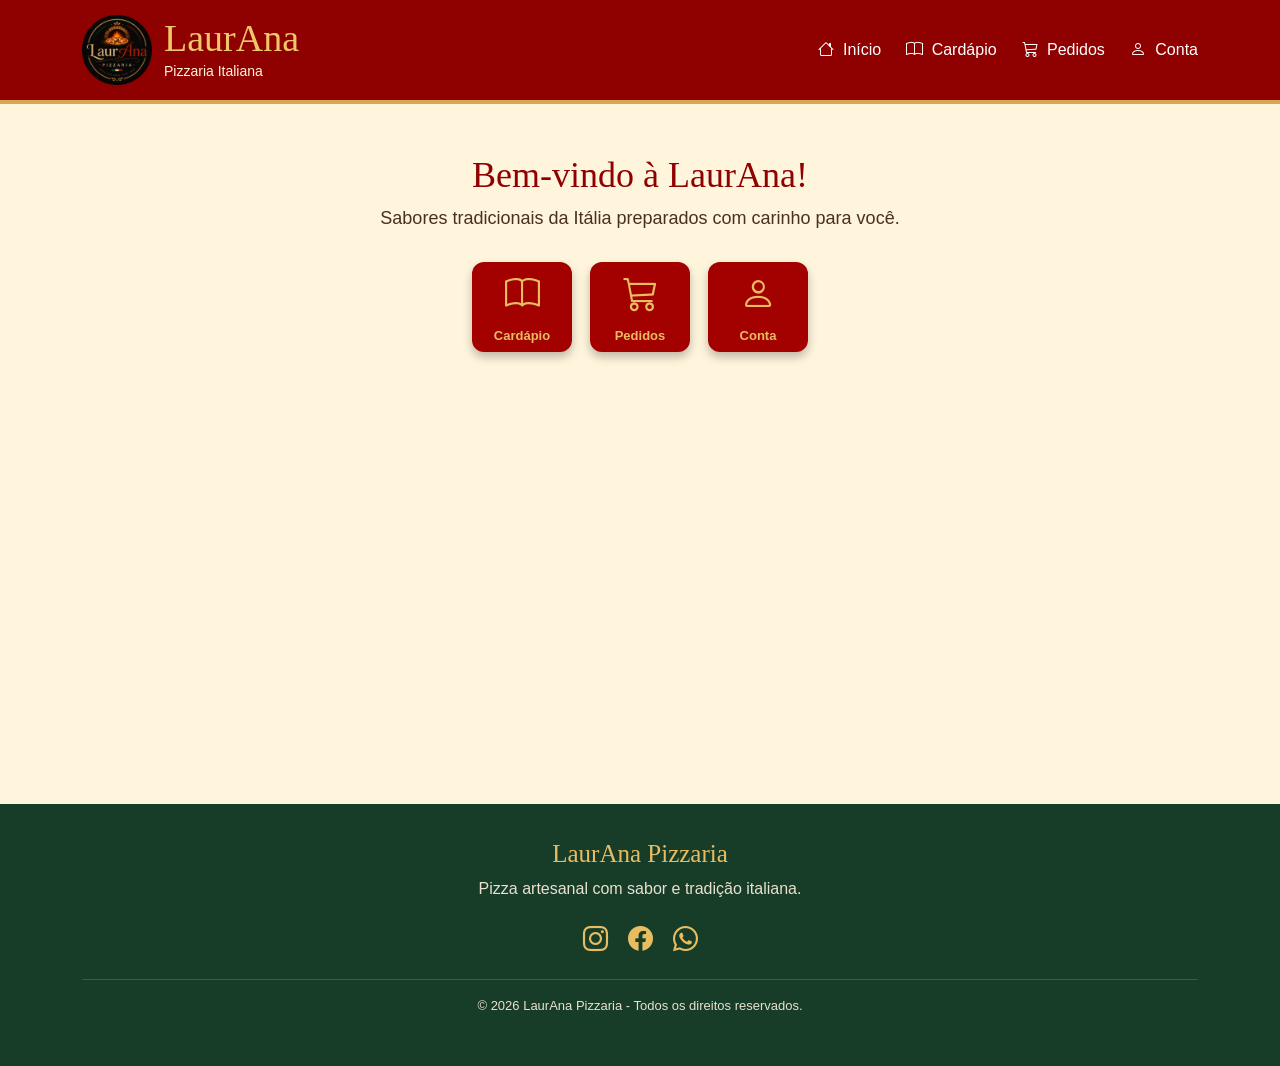
==== paginas/cardapio.html @ d9bc14c5 "Ajustes iniciais  Prof. Gregorio" ====
<!doctype html>
<html lang="pt-br">

<head>
    <meta charset="UTF-8">
    <meta name="viewport" content="width=device-width, initial-scale=1.0">
    <meta name="description" content="">
    <meta name="keywords" content="">
    <meta name="authors" content="Ana Livia, Bryan Siqueira, Laura Fireman, Nicolas Phellipe, Júlio César">
    <title>LaurAna Pizzaria</title>
    <link rel="icon" type="image/png" href="../favicon.png" />

    <!-- Bootstrap -->
    <link href="https://cdn.jsdelivr.net/npm/bootstrap@5.3.8/dist/css/bootstrap.min.css" rel="stylesheet">

    <!-- Bootstrap Icons -->
    <link rel="stylesheet" href="https://cdn.jsdelivr.net/npm/bootstrap-icons@1.13.1/font/bootstrap-icons.min.css">

    <!-- CSS próprio -->
    <link rel="stylesheet" href="../static/css/style.css">
</head>

<body>

    <!-- HEADER -->
    <header class="header">

        <div class="container">

            <div class="header-conteudo">

                <div class="logo-area">

                    <img src="../static/img/logo.png" alt="Logo da pizzaria LaurAna">

                    <div class="logo-texto">
                        <h1>LaurAna</h1>
                        <p>Pizzaria Italiana</p>
                    </div>

                </div>

                <nav class="menu">

                    <a href="../index.html" target="_self">
                        <i class="bi bi-house"></i>
                        Início
                    </a>

                    <a href="#" target="_self">
                        <i class="bi bi-book"></i>
                        Cardápio
                    </a>

                    <a href="pedidos.html" target="_self">
                        <i class="bi bi-cart3"></i>
                        Pedidos
                    </a>

                    <a href="conta.html" target="_self">
                        <i class="bi bi-person"></i>
                        Conta
                    </a>

                </nav>

            </div>

        </div>

    </header>



    <!-- MAIN -->
    <main class="main">

        <div class="container">

            <div class="apresentacao">

                <h2>Bem-vindo à LaurAna!</h2>

                <p>
                    Sabores tradicionais da Itália preparados
                    com carinho para você.
                </p>

            </div>





            <!-- BOTÕES -->
            <div class="botoes-navegacao">

                <a href="#" class="botao">

                    <i class="bi bi-book"></i>

                    <span>Cardápio</span>

                </a>


                <a href="#" class="botao">

                    <i class="bi bi-cart3"></i>

                    <span>Pedidos</span>

                </a>


                <a href="#" class="botao">

                    <i class="bi bi-person"></i>

                    <span>Conta</span>

                </a>

            </div>




        </div>

    </main>


    <!-- FOOTER -->
    <footer class="footer">

        <div class="container">

            <h3>LaurAna Pizzaria</h3>

            <p>
                Pizza artesanal com sabor e tradição italiana.
            </p>

            <div class="redes">

                <a href="#">
                    <i class="bi bi-instagram"></i>
                </a>

                <a href="#">
                    <i class="bi bi-facebook"></i>
                </a>

                <a href="#">
                    <i class="bi bi-whatsapp"></i>
                </a>

            </div>

            <hr>

            <p class="copyright">
                © 2026 LaurAna Pizzaria - Todos os direitos reservados.
            </p>

        </div>

    </footer>

</body>

</html>
---- static/css/style.css ----
/* =========================
   CONFIGURAÇÕES GERAIS
========================= */

* {
    margin: 0;
    padding: 0;
    box-sizing: border-box;
}

body {
    font-family: Arial, sans-serif;
    background-color: #1c1c1c;
}

/* =========================
   HEADER
========================= */

.header {
    background-color: #8f0000;
    color: white;
    padding: 15px 0;
    border-bottom: 4px solid #d6a84f;
}

.header-conteudo {
    display: flex;
    justify-content: space-between;
    align-items: center;
}

/* Área da logo + texto */
.logo-area {
    display: flex;
    align-items: center;
    gap: 12px;
}

/* Logo */
.logo-area img {
    width: 70px;
    height: 70px;
    object-fit: contain;
}

/* Textos */
.logo-texto {
    display: flex;
    flex-direction: column;
    justify-content: center;
}

.header h1 {
    font-family: Georgia, serif;
    font-size: 38px;
    color: #f0c66b;
    margin: 0;
    line-height: 1;
}

.header p {
    color: #fff4d6;
    margin: 4px 0 0;
    font-size: 14px;
}

/* =========================
   MENU
========================= */

.menu {
    display: flex;
    gap: 25px;
}

.menu a {
    color: white;
    text-decoration: none;
    font-size: 16px;

    transition: 0.3s;
}

.menu a i {
    margin-right: 5px;
}

.menu a:hover {
    color: #f0c66b;
}


/* =========================
   MAIN
========================= */

.main {
    background-color: #fff4dc;

    min-height: 700px;

    padding: 50px 0;
}

.apresentacao {
    text-align: center;
    margin-bottom: 30px;
}

.apresentacao h2 {
    font-family: Georgia, serif;

    color: #8f0000;

    font-size: 36px;
}

.apresentacao p {
    color: #4a3020;

    font-size: 18px;
}


/* =========================
   IMAGEM
========================= */

.imagem-principal {
    display: flex;
    justify-content: center;

    margin-bottom: 35px;
}

.imagem-principal img {
    width: 420px;

    max-width: 100%;

    border-radius: 15px;

    box-shadow: 0 8px 25px rgba(0, 0, 0, 0.35);
}


/* =========================
   BOTÕES
========================= */

.botoes-navegacao {
    display: flex;

    justify-content: center;

    gap: 18px;

    margin-top: 25px;
}

.botao {
    width: 100px;
    height: 90px;

    background-color: #a30000;

    border-radius: 12px;

    display: flex;

    flex-direction: column;

    align-items: center;

    justify-content: center;

    text-decoration: none;

    color: #e8bd62;

    box-shadow: 0 5px 10px rgba(0, 0, 0, 0.25);

    transition: 0.3s;
}

.botao i {
    font-size: 35px;

    margin-bottom: 5px;
}

.botao span {
    font-size: 13px;

    font-weight: bold;
}

.botao:hover {
    background-color: #c00000;

    color: #ffe09a;

    transform: translateY(-5px);
}


/* =========================
   FOOTER
========================= */

.footer {
    background-color: #173d28;

    color: white;

    text-align: center;

    padding: 35px 0;
}

.footer h3 {
    color: #e8bd62;

    font-family: Georgia, serif;

    font-size: 25px;
}

.footer p {
    color: #e9e1cf;
}

.redes {
    display: flex;

    justify-content: center;

    gap: 20px;

    margin: 20px 0;
}

.redes a {
    color: #e8bd62;

    font-size: 25px;

    transition: 0.3s;
}

.redes a:hover {
    color: white;

    transform: scale(1.2);
}

.footer hr {
    border-color: #d6a84f;
}

.copyright {
    font-size: 13px;

    margin-top: 15px;
}


/* =========================
   RESPONSIVIDADE
========================= */

@media (max-width: 768px) {

    .header-conteudo {
        flex-direction: column;

        gap: 20px;
    }

    .menu {
        gap: 12px;

        flex-wrap: wrap;

        justify-content: center;
    }

    .main {
        padding: 30px 15px;
    }

    .apresentacao h2 {
        font-size: 28px;
    }

    .botao {
        width: 85px;
        height: 80px;
    }

}
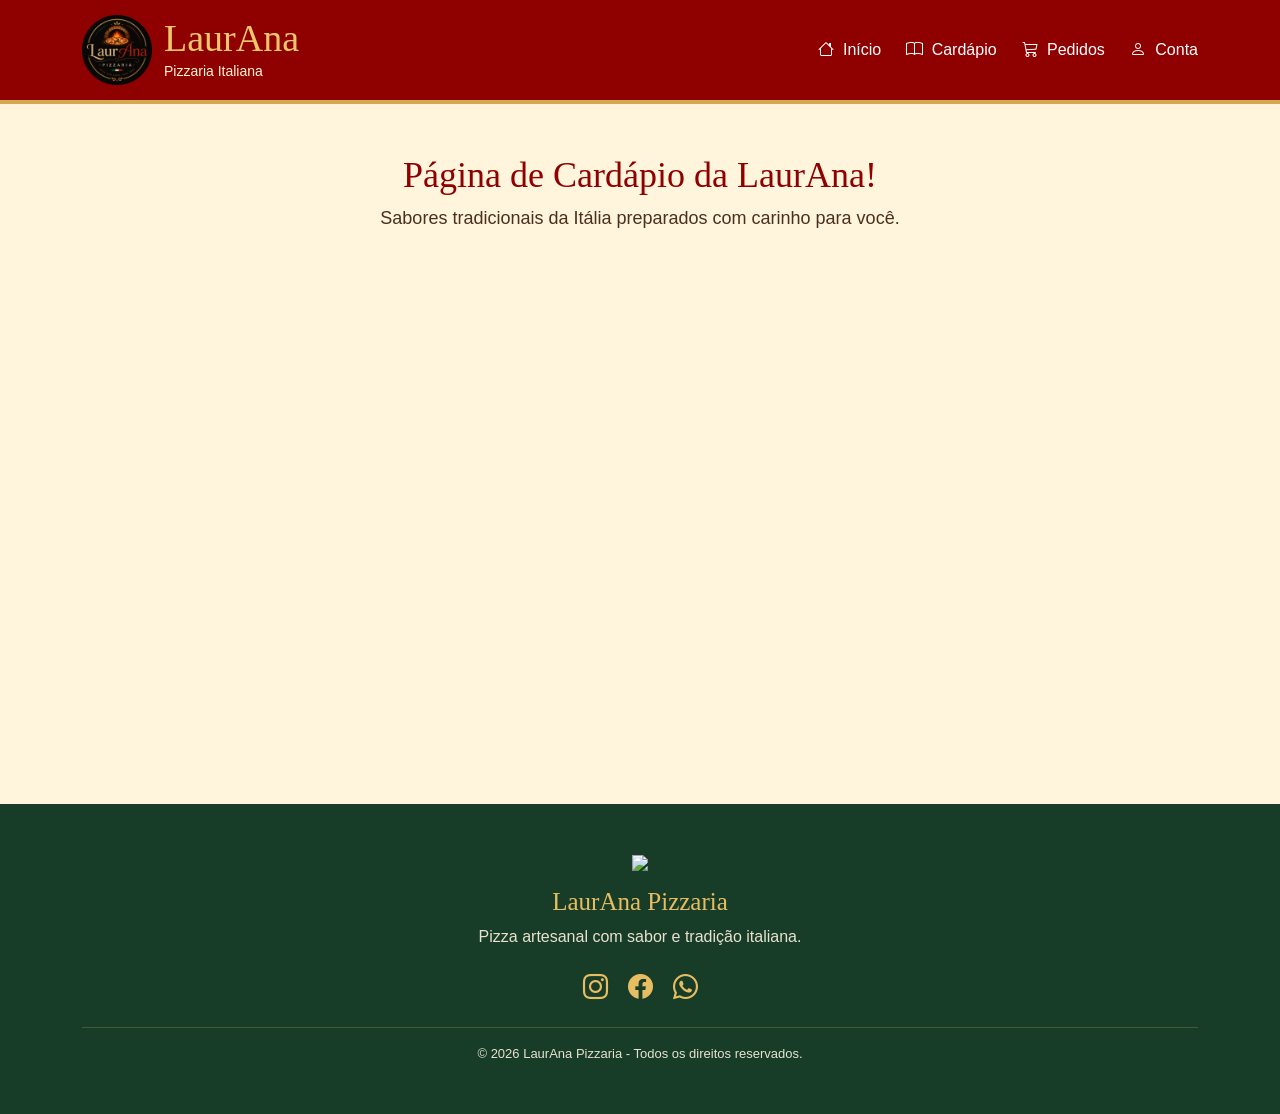
==== commit 1346dc24: "Adicionado o Carousel e ajustado footer" ====
--- a/paginas/cardapio.html
+++ b/paginas/cardapio.html
@@ -11,7 +11,7 @@
     <link rel="icon" type="image/png" href="../favicon.png" />
 
     <!-- Bootstrap -->
-    <link href="https://cdn.jsdelivr.net/npm/bootstrap@5.3.8/dist/css/bootstrap.min.css" rel="stylesheet">
+    <link href="https://cdn.jsdelivr.net/npm/bootstrap@5.3.8/dist/css/bootstrap.min.css" rel="stylesheet" integrity="sha384-sRIl4kxILFvY47J16cr9ZwB07vP4J8+LH7qKQnuqkuIAvNWLzeN8tE5YBujZqJLB" crossorigin="anonymous">
 
     <!-- Bootstrap Icons -->
     <link rel="stylesheet" href="https://cdn.jsdelivr.net/npm/bootstrap-icons@1.13.1/font/bootstrap-icons.min.css">
@@ -79,7 +79,7 @@
 
             <div class="apresentacao">
 
-                <h2>Bem-vindo à LaurAna!</h2>
+                <h2>Página de Cardápio da LaurAna!</h2>
 
                 <p>
                     Sabores tradicionais da Itália preparados
@@ -91,37 +91,6 @@
 
 
 
-
-            <!-- BOTÕES -->
-            <div class="botoes-navegacao">
-
-                <a href="#" class="botao">
-
-                    <i class="bi bi-book"></i>
-
-                    <span>Cardápio</span>
-
-                </a>
-
-
-                <a href="#" class="botao">
-
-                    <i class="bi bi-cart3"></i>
-
-                    <span>Pedidos</span>
-
-                </a>
-
-
-                <a href="#" class="botao">
-
-                    <i class="bi bi-person"></i>
-
-                    <span>Conta</span>
-
-                </a>
-
-            </div>
 
 
 
@@ -135,7 +104,7 @@
     <footer class="footer">
 
         <div class="container">
-
+            <img src="static/img/logo.png" class="text-center my-3">
             <h3>LaurAna Pizzaria</h3>
 
             <p>
@@ -167,6 +136,7 @@
         </div>
 
     </footer>
+    <script src="https://cdn.jsdelivr.net/npm/bootstrap@5.3.8/dist/js/bootstrap.bundle.min.js" integrity="sha384-FKyoEForCGlyvwx9Hj09JcYn3nv7wiPVlz7YYwJrWVcXK/BmnVDxM+D2scQbITxI" crossorigin="anonymous"></script>
 
 </body>
 
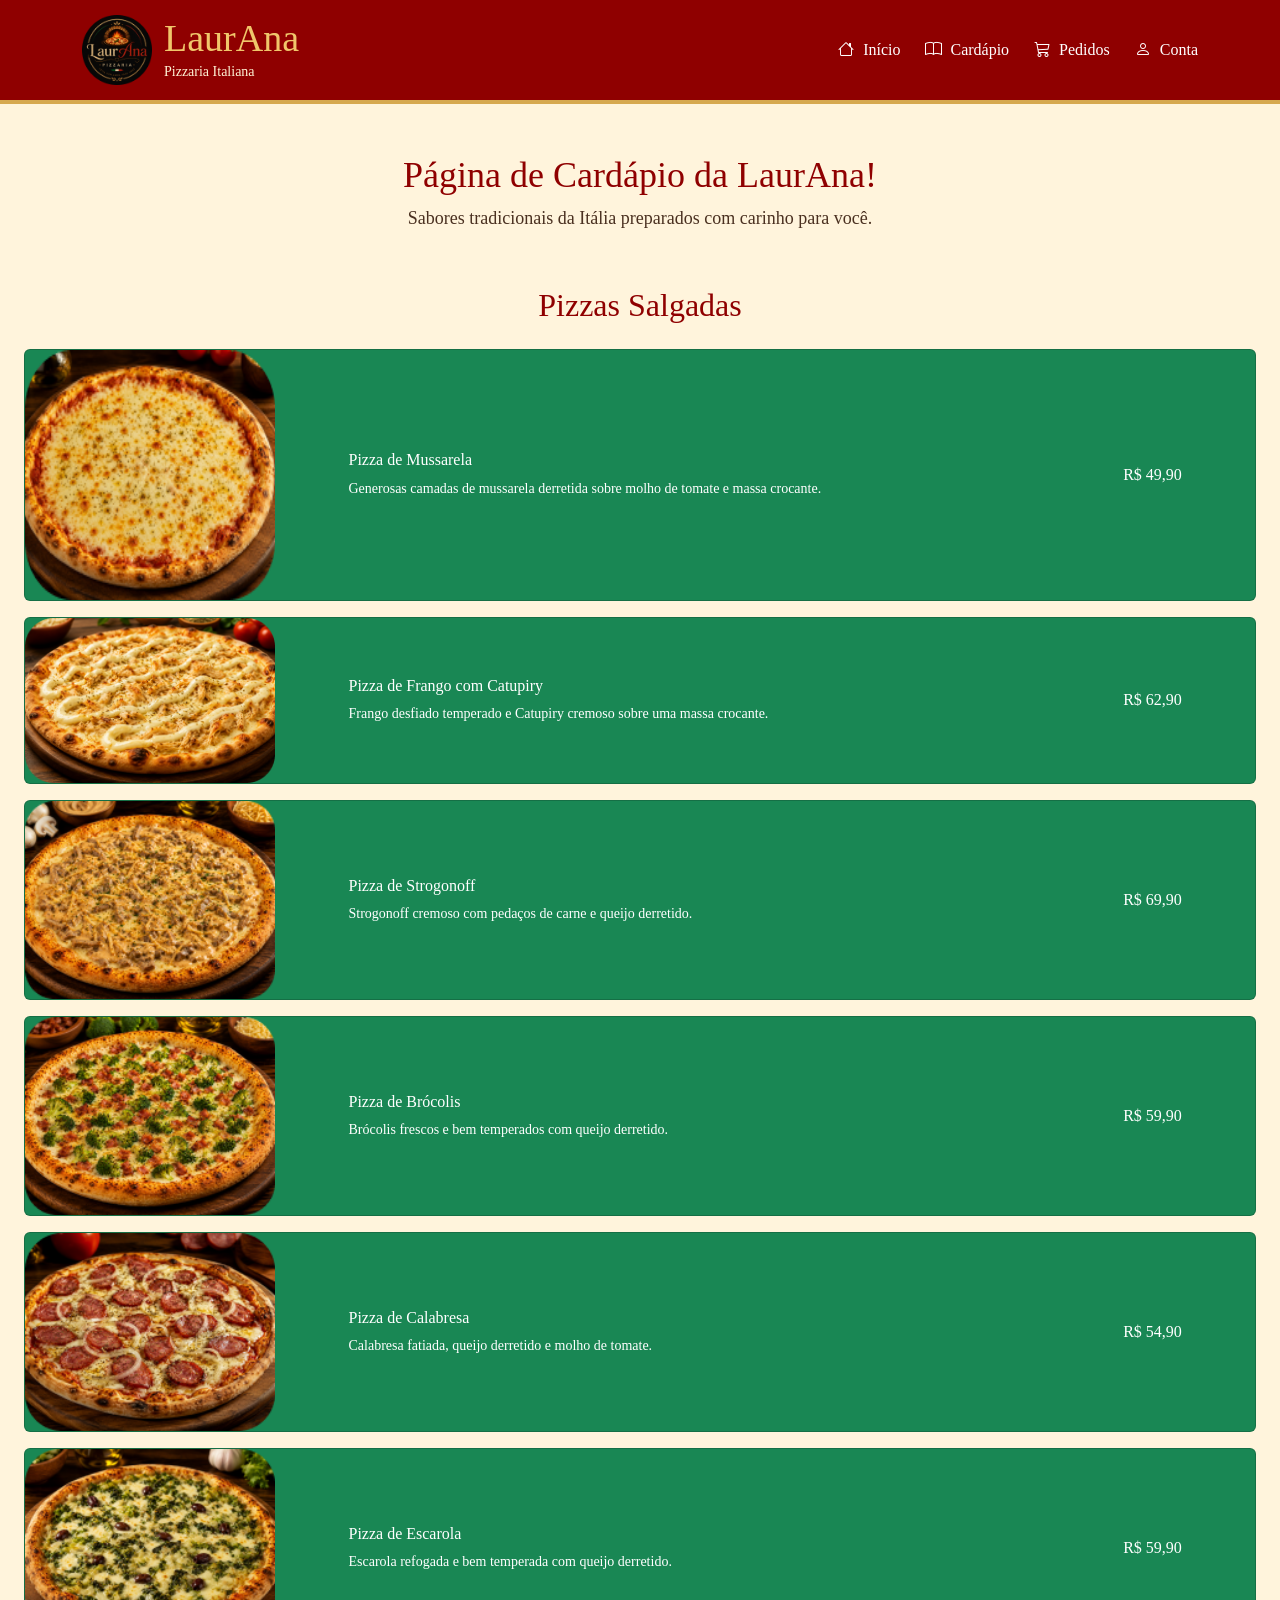
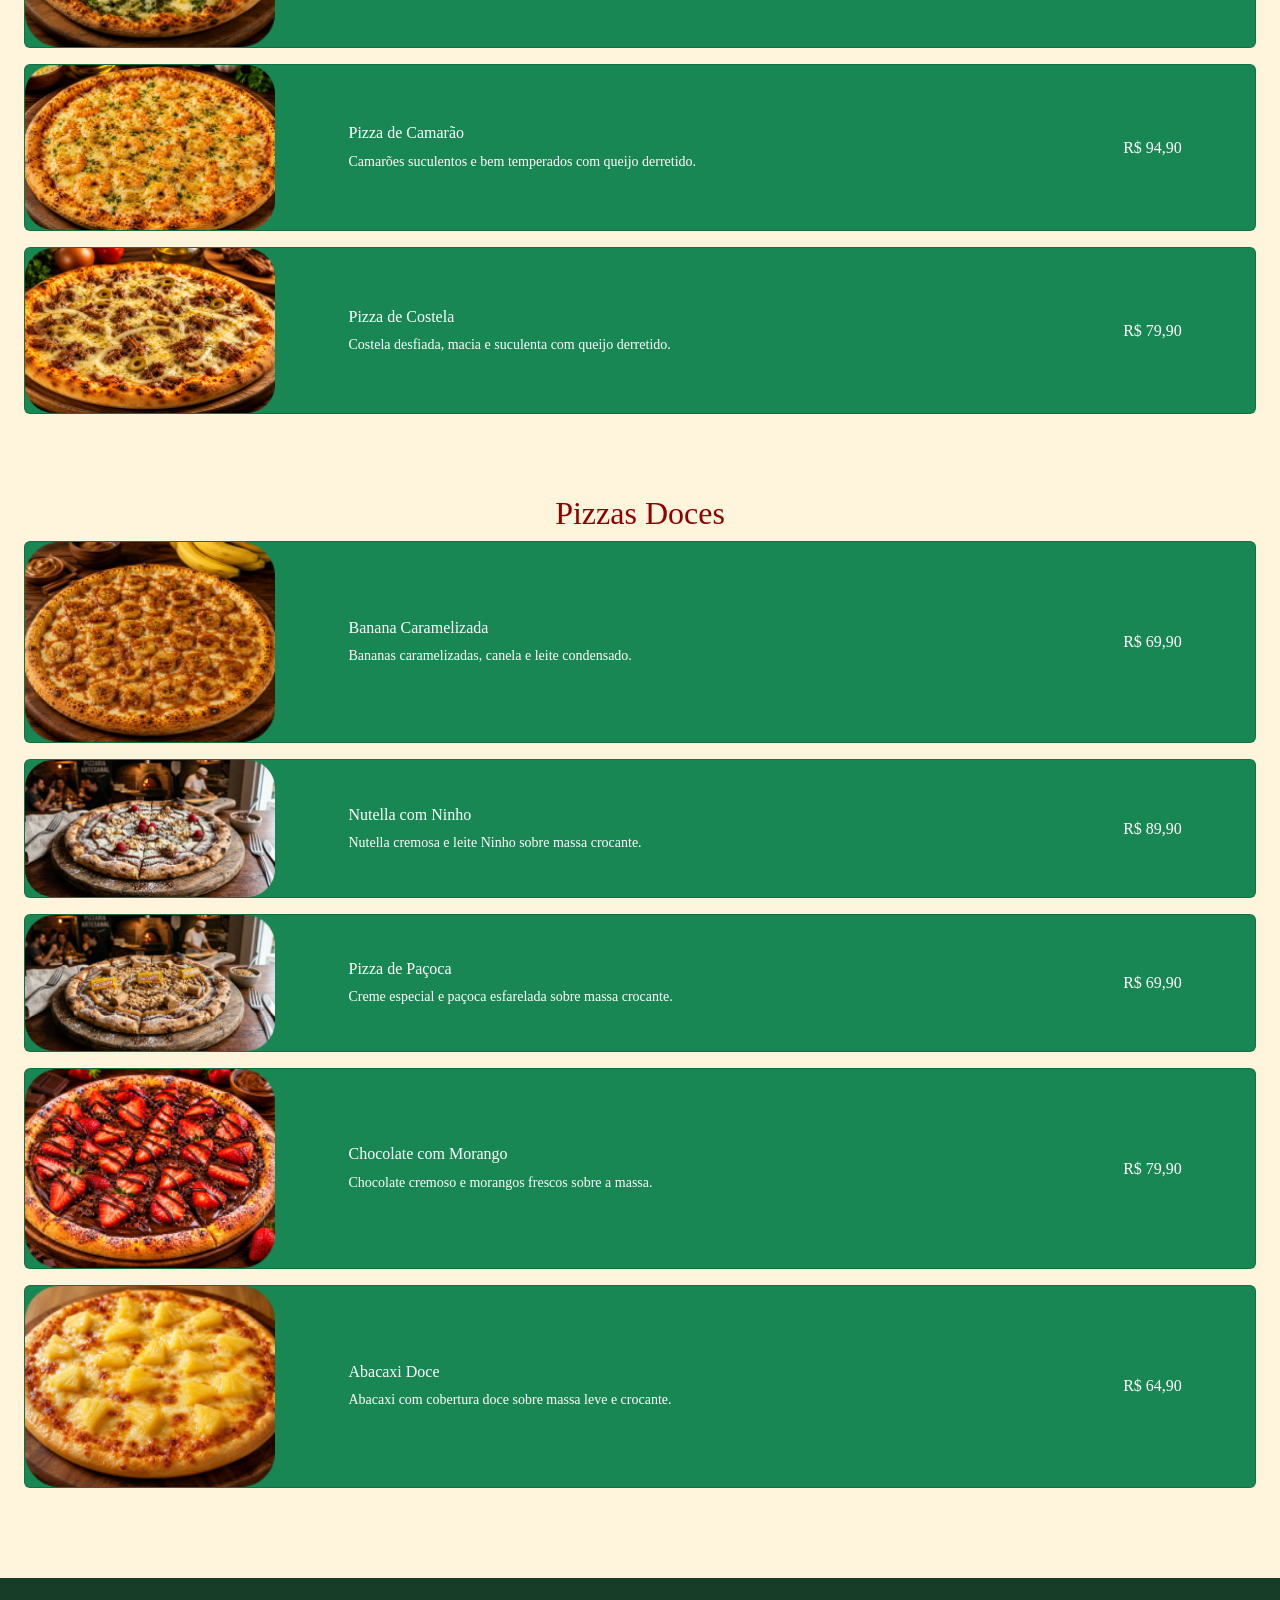
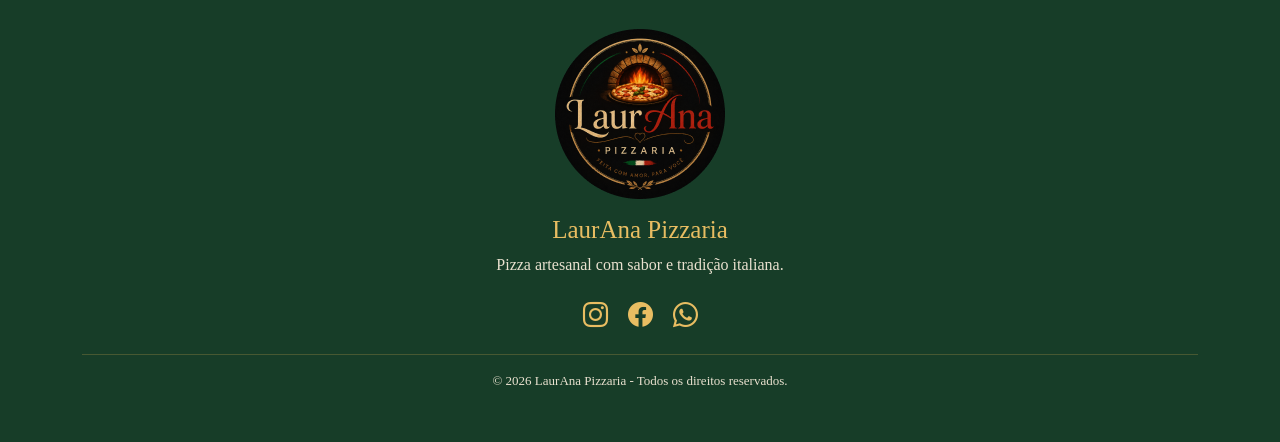
==== commit 3e58ea91: "Adicionado o cardapio" ====
--- a/paginas/cardapio.html
+++ b/paginas/cardapio.html
@@ -11,7 +11,8 @@
     <link rel="icon" type="image/png" href="../favicon.png" />
 
     <!-- Bootstrap -->
-    <link href="https://cdn.jsdelivr.net/npm/bootstrap@5.3.8/dist/css/bootstrap.min.css" rel="stylesheet" integrity="sha384-sRIl4kxILFvY47J16cr9ZwB07vP4J8+LH7qKQnuqkuIAvNWLzeN8tE5YBujZqJLB" crossorigin="anonymous">
+    <link href="https://cdn.jsdelivr.net/npm/bootstrap@5.3.8/dist/css/bootstrap.min.css" rel="stylesheet"
+        integrity="sha384-sRIl4kxILFvY47J16cr9ZwB07vP4J8+LH7qKQnuqkuIAvNWLzeN8tE5YBujZqJLB" crossorigin="anonymous">
 
     <!-- Bootstrap Icons -->
     <link rel="stylesheet" href="https://cdn.jsdelivr.net/npm/bootstrap-icons@1.13.1/font/bootstrap-icons.min.css">
@@ -41,42 +42,30 @@
                 </div>
 
                 <nav class="menu">
-
                     <a href="../index.html" target="_self">
                         <i class="bi bi-house"></i>
                         Início
                     </a>
-
                     <a href="#" target="_self">
                         <i class="bi bi-book"></i>
                         Cardápio
                     </a>
-
                     <a href="pedidos.html" target="_self">
                         <i class="bi bi-cart3"></i>
                         Pedidos
                     </a>
-
                     <a href="conta.html" target="_self">
                         <i class="bi bi-person"></i>
                         Conta
                     </a>
-
                 </nav>
-
-            </div>
-
+            </div>
         </div>
-
     </header>
-
-
 
     <!-- MAIN -->
     <main class="main">
-
         <div class="container">
-
             <div class="apresentacao">
 
                 <h2>Página de Cardápio da LaurAna!</h2>
@@ -87,24 +76,236 @@
                 </p>
 
             </div>
-
-
-
-
-
-
-
-
         </div>
-
+        <section class="p-4">
+
+            <h2 class="text-center mb-4">Pizzas Salgadas</h2>
+
+            <div class="card bg-success text-white mb-3">
+                <div class="row g-0 align-items-center">
+                    <div class="col-3">
+                        <img src="../static/img/cardapio/pizzas/salgadas/mussarela.png" class=""
+                            alt="Mussarela"  height="250" width="250">
+                    </div>
+                    <div class="col-7">
+                        <div class="card-body">
+                            <h6>Pizza de Mussarela</h6>
+                            <p class="small mb-0">Generosas camadas de mussarela derretida sobre molho de tomate e massa
+                                crocante.</p>
+                        </div>
+                    </div>
+                    <div class="col-2 text-center">R$ 49,90</div>
+                </div>
+            </div>
+
+            <div class="card bg-success text-white mb-3">
+                <div class="row g-0 align-items-center">
+                    <div class="col-3">
+                        <img src="../static/img/cardapio/pizzas/salgadas/frango.png" class="img-fluid rounded"
+                            alt="Frango com Catupiry" height="250" width="250">
+                    </div>
+                    <div class="col-7">
+                        <div class="card-body">
+                            <h6>Pizza de Frango com Catupiry</h6>
+                            <p class="small mb-0">Frango desfiado temperado e Catupiry cremoso sobre uma massa crocante.
+                            </p>
+                        </div>
+                    </div>
+                    <div class="col-2 text-center">R$ 62,90</div>
+                </div>
+            </div>
+
+            <div class="card bg-success text-white mb-3">
+                <div class="row g-0 align-items-center">
+                    <div class="col-3">
+                        <img src="../static/img/cardapio/pizzas/salgadas/strogonof.png" class="img-fluid rounded"
+                            alt="Strogonoff" height="250" width="250">
+                    </div>
+                    <div class="col-7">
+                        <div class="card-body">
+                            <h6>Pizza de Strogonoff</h6>
+                            <p class="small mb-0">Strogonoff cremoso com pedaços de carne e queijo derretido.</p>
+                        </div>
+                    </div>
+                    <div class="col-2 text-center">R$ 69,90</div>
+                </div>
+            </div>
+
+            <div class="card bg-success text-white mb-3">
+                <div class="row g-0 align-items-center">
+                    <div class="col-3">
+                        <img src="../static/img/cardapio/pizzas/salgadas/brocolis.png" class="img-fluid rounded"
+                            alt="Brócolis" height="250" width="250">
+                    </div>
+                    <div class="col-7">
+                        <div class="card-body">
+                            <h6>Pizza de Brócolis</h6>
+                            <p class="small mb-0">Brócolis frescos e bem temperados com queijo derretido.</p>
+                        </div>
+                    </div>
+                    <div class="col-2 text-center">R$ 59,90</div>
+                </div>
+            </div>
+
+            <div class="card bg-success text-white mb-3">
+                <div class="row g-0 align-items-center">
+                    <div class="col-3">
+                        <img src="../static/img/cardapio/pizzas/salgadas/calabresa.png" class="img-fluid rounded"
+                            alt="Calabresa"  height="250" width="250">
+                    </div>
+                    <div class="col-7">
+                        <div class="card-body">
+                            <h6>Pizza de Calabresa</h6>
+                            <p class="small mb-0">Calabresa fatiada, queijo derretido e molho de tomate.</p>
+                        </div>
+                    </div>
+                    <div class="col-2 text-center">R$ 54,90</div>
+                </div>
+            </div>
+
+            <div class="card bg-success text-white mb-3">
+                <div class="row g-0 align-items-center">
+                    <div class="col-3">
+                        <img src="../static/img/cardapio/pizzas/salgadas/escarola.png" class="img-fluid rounded"
+                            alt="Escarola" height="250" width="250">
+                    </div>
+                    <div class="col-7">
+                        <div class="card-body">
+                            <h6>Pizza de Escarola</h6>
+                            <p class="small mb-0">Escarola refogada e bem temperada com queijo derretido.</p>
+                        </div>
+                    </div>
+                    <div class="col-2 text-center">R$ 59,90</div>
+                </div>
+            </div>
+
+            <div class="card bg-success text-white mb-3">
+                <div class="row g-0 align-items-center">
+                    <div class="col-3">
+                        <img src="../static/img/cardapio/pizzas/salgadas/escarola-com-queijo.png"
+                            class="img-fluid rounded" alt="Camarão" height="250" width="250">
+                    </div>
+                    <div class="col-7">
+                        <div class="card-body">
+                            <h6>Pizza de Camarão</h6>
+                            <p class="small mb-0">Camarões suculentos e bem temperados com queijo derretido.</p>
+                        </div>
+                    </div>
+                    <div class="col-2 text-center">R$ 94,90</div>
+                </div>
+            </div>
+
+            <div class="card bg-success text-white mb-4">
+                <div class="row g-0 align-items-center">
+                    <div class="col-3">
+                        <img src="../static/img/cardapio/pizzas/salgadas/costela.png" class="img-fluid rounded"
+                            alt="Costela" height="250" width="250">
+                    </div>
+                    <div class="col-7">
+                        <div class="card-body">
+                            <h6>Pizza de Costela</h6>
+                            <p class="small mb-0">Costela desfiada, macia e suculenta com queijo derretido.</p>
+                        </div>
+                    </div>
+                    <div class="col-2 text-center">R$ 79,90</div>
+                </div>
+            </div>
+        </section>
+
+        <section class="p-4">
+            <h2 class="text-center my-2">Pizzas Doces</h2>
+
+            <div class="card bg-success text-white mb-3">
+                <div class="row g-0 align-items-center">
+                    <div class="col-3">
+                        <img src="../static/img/cardapio/pizzas/doces/banana.png" class="img-fluid rounded"
+                            alt="Banana Caramelizada" height="250" width="250">
+                    </div>
+                    <div class="col-7">
+                        <div class="card-body">
+                            <h6>Banana Caramelizada</h6>
+                            <p class="small mb-0">Bananas caramelizadas, canela e leite condensado.</p>
+                        </div>
+                    </div>
+                    <div class="col-2 text-center">R$ 69,90</div>
+                </div>
+            </div>
+
+            <div class="card bg-success text-white mb-3">
+                <div class="row g-0 align-items-center">
+                    <div class="col-3">
+                        <img src="../static/img/cardapio/pizzas/doces/nutela.png" class="img-fluid rounded"
+                            alt="Nutella com Ninho" height="250" width="250">
+                    </div>
+                    <div class="col-7">
+                        <div class="card-body">
+                            <h6>Nutella com Ninho</h6>
+                            <p class="small mb-0">Nutella cremosa e leite Ninho sobre massa crocante.</p>
+                        </div>
+                    </div>
+                    <div class="col-2 text-center">R$ 89,90</div>
+                </div>
+            </div>
+
+            <div class="card bg-success text-white mb-3">
+                <div class="row g-0 align-items-center">
+                    <div class="col-3">
+                        <img src="../static/img/cardapio/pizzas/doces/paçoca.png" class="img-fluid rounded"
+                            alt="Paçoca" height="250" width="250">
+                    </div>
+                    <div class="col-7">
+                        <div class="card-body">
+                            <h6>Pizza de Paçoca</h6>
+                            <p class="small mb-0">Creme especial e paçoca esfarelada sobre massa crocante.</p>
+                        </div>
+                    </div>
+                    <div class="col-2 text-center">R$ 69,90</div>
+                </div>
+            </div>
+
+            <div class="card bg-success text-white mb-3">
+                <div class="row g-0 align-items-center">
+                    <div class="col-3">
+                        <img src="../static/img/cardapio/pizzas/doces/chocolate.png" class="img-fluid rounded"
+                            alt="Chocolate com Morango" height="250" width="250">
+                    </div>
+                    <div class="col-7">
+                        <div class="card-body">
+                            <h6>Chocolate com Morango</h6>
+                            <p class="small mb-0">Chocolate cremoso e morangos frescos sobre a massa.</p>
+                        </div>
+                    </div>
+                    <div class="col-2 text-center">R$ 79,90</div>
+                </div>
+            </div>
+
+            <div class="card bg-success text-white mb-3">
+                <div class="row g-0 align-items-center">
+                    <div class="col-3">
+                        <img src="../static/img/cardapio/pizzas/doces/abacaxi.png" class="img-fluid rounded"
+                            alt="Abacaxi" height="250" width="250">
+                    </div>
+                    <div class="col-7">
+                        <div class="card-body">
+                            <h6>Abacaxi Doce</h6>
+                            <p class="small mb-0">Abacaxi com cobertura doce sobre massa leve e crocante.</p>
+                        </div>
+                    </div>
+                    <div class="col-2 text-center">R$ 64,90</div>
+                </div>
+            </div>
+
+        </section>
     </main>
+
+
 
 
     <!-- FOOTER -->
     <footer class="footer">
 
         <div class="container">
-            <img src="static/img/logo.png" class="text-center my-3">
+            <img src="../static/img/logo.png" class="text-center my-3">
             <h3>LaurAna Pizzaria</h3>
 
             <p>
@@ -136,7 +337,9 @@
         </div>
 
     </footer>
-    <script src="https://cdn.jsdelivr.net/npm/bootstrap@5.3.8/dist/js/bootstrap.bundle.min.js" integrity="sha384-FKyoEForCGlyvwx9Hj09JcYn3nv7wiPVlz7YYwJrWVcXK/BmnVDxM+D2scQbITxI" crossorigin="anonymous"></script>
+    <script src="https://cdn.jsdelivr.net/npm/bootstrap@5.3.8/dist/js/bootstrap.bundle.min.js"
+        integrity="sha384-FKyoEForCGlyvwx9Hj09JcYn3nv7wiPVlz7YYwJrWVcXK/BmnVDxM+D2scQbITxI"
+        crossorigin="anonymous"></script>
 
 </body>
 
--- a/static/css/style.css
+++ b/static/css/style.css
@@ -9,7 +9,8 @@
 }
 
 body {
-    font-family: Arial, sans-serif;
+    /* font-family: Arial, sans-serif; */
+    font-family: Georgia, serif;
     background-color: #1c1c1c;
 }
 
@@ -102,7 +103,9 @@
 
     padding: 50px 0;
 }
-
+h2 {
+    color: #8f0000;
+}
 .apresentacao {
     text-align: center;
     margin-bottom: 30px;
@@ -265,6 +268,9 @@
     margin-top: 15px;
 }
 
+h2 {
+    color: #8f0000;
+}
 
 /* =========================
    RESPONSIVIDADE
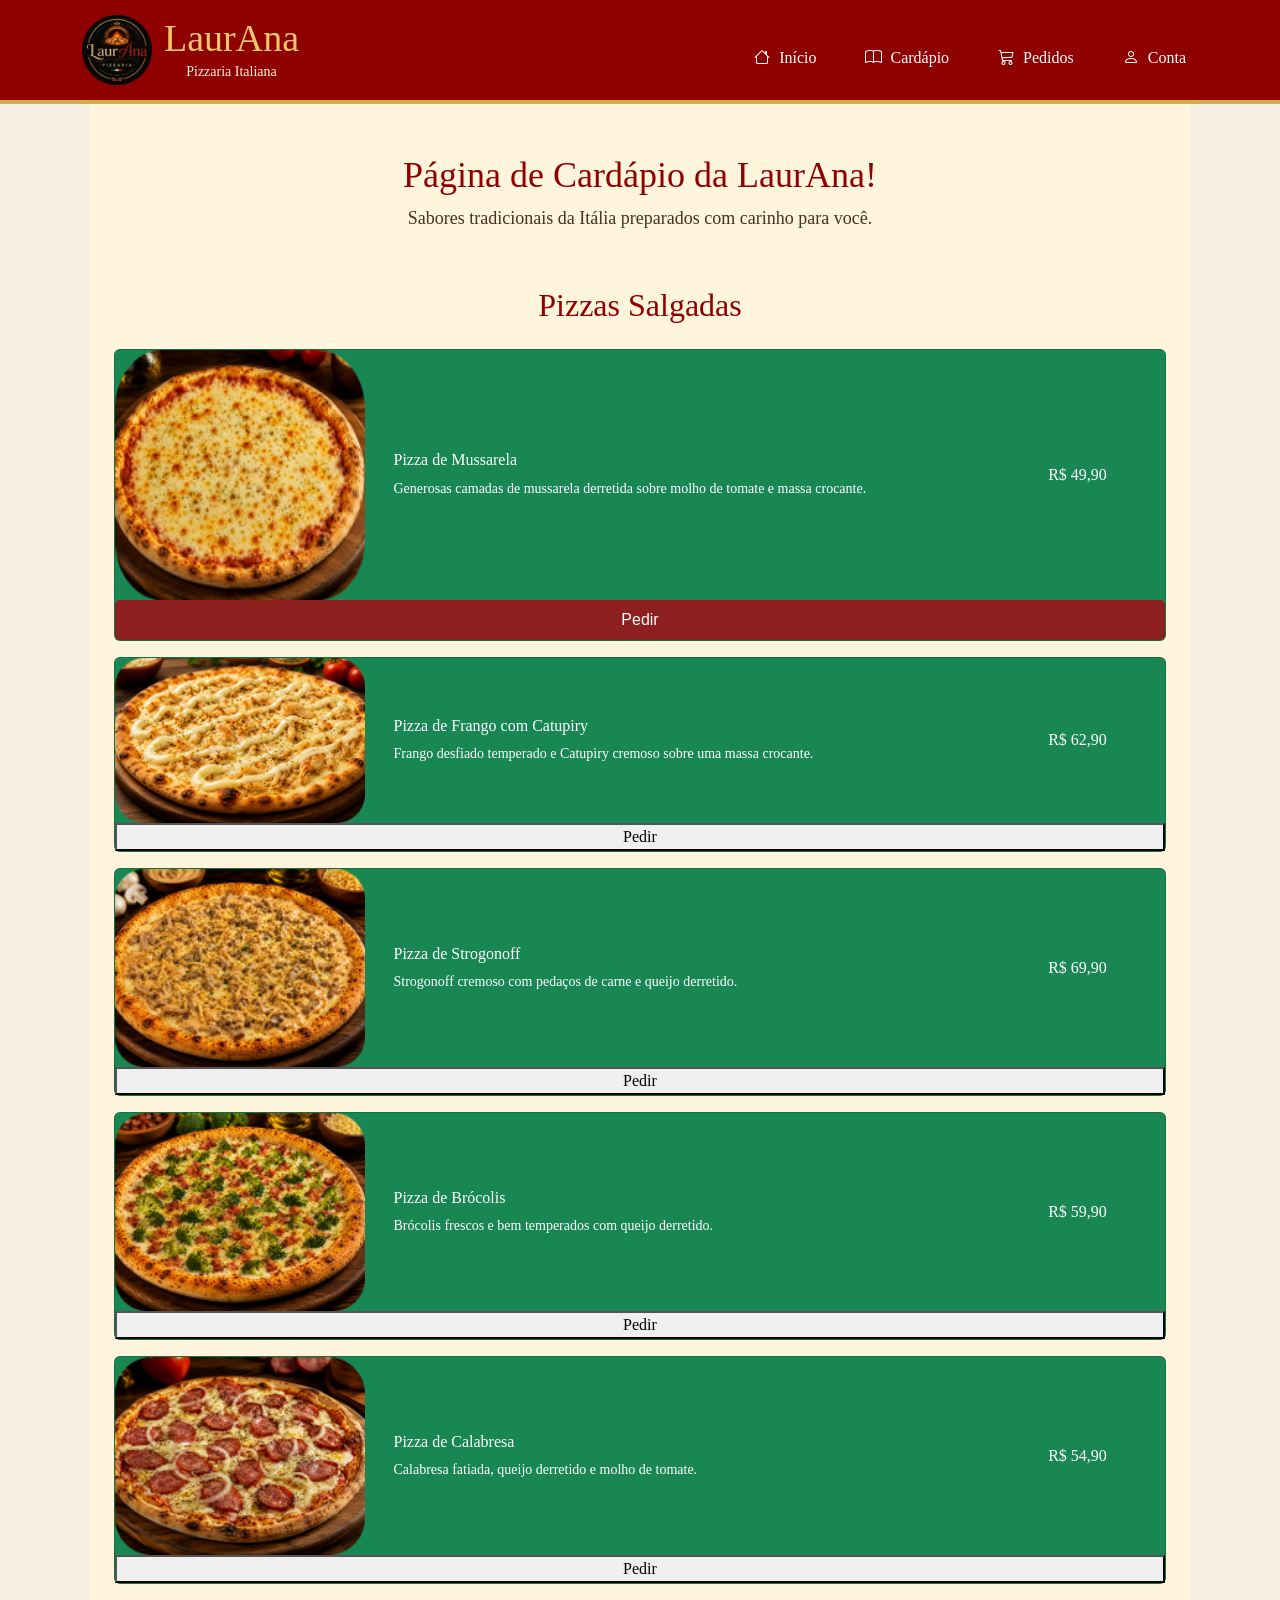
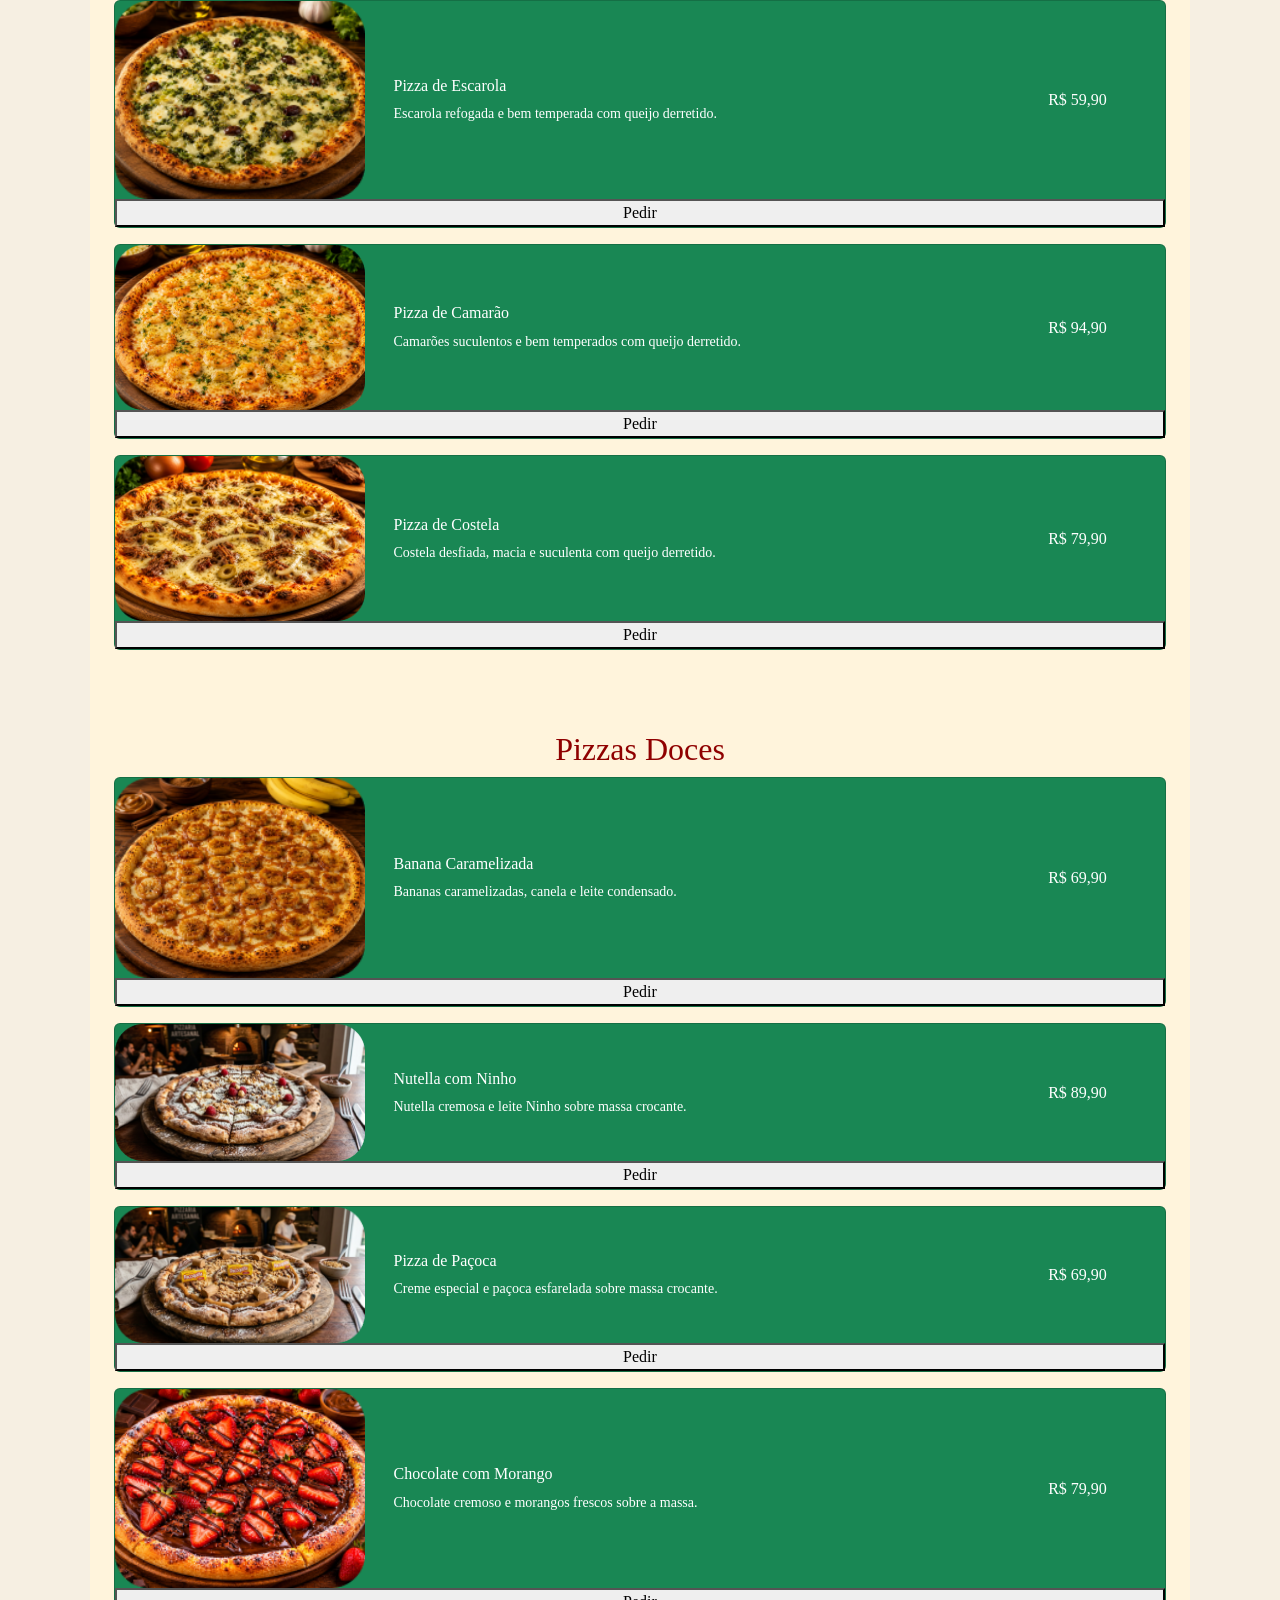
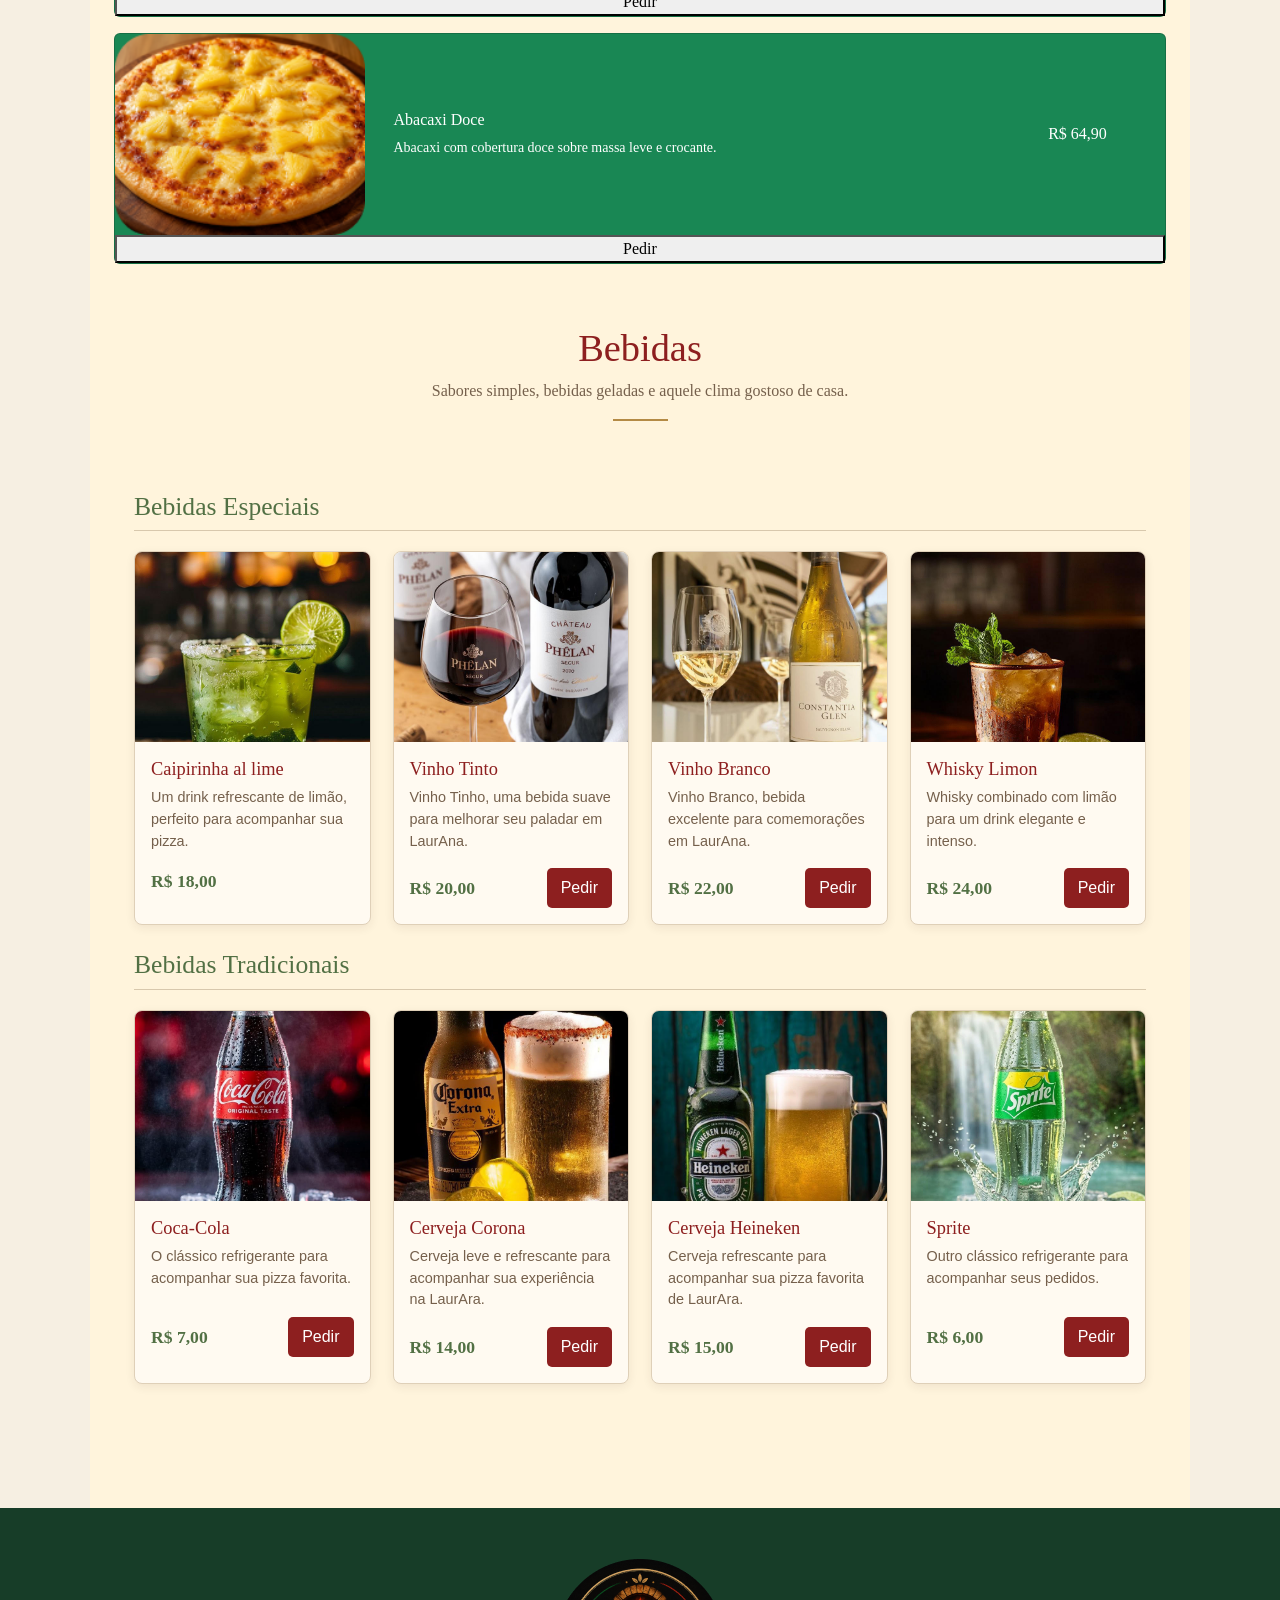
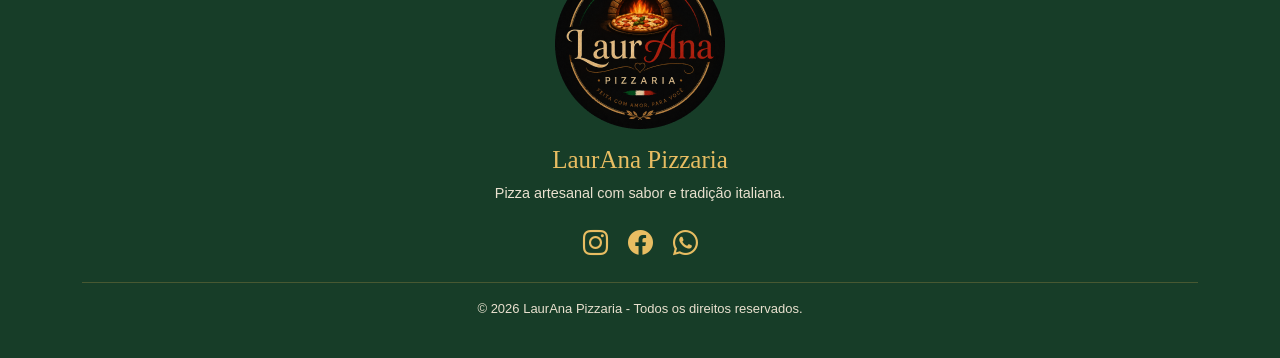
==== commit b17bc030: "upd" ====
--- a/paginas/cardapio.html
+++ b/paginas/cardapio.html
@@ -8,16 +8,12 @@
     <meta name="keywords" content="">
     <meta name="authors" content="Ana Livia, Bryan Siqueira, Laura Fireman, Nicolas Phellipe, Júlio César">
     <title>LaurAna Pizzaria</title>
+
     <link rel="icon" type="image/png" href="../favicon.png" />
-
-    <!-- Bootstrap -->
     <link href="https://cdn.jsdelivr.net/npm/bootstrap@5.3.8/dist/css/bootstrap.min.css" rel="stylesheet"
         integrity="sha384-sRIl4kxILFvY47J16cr9ZwB07vP4J8+LH7qKQnuqkuIAvNWLzeN8tE5YBujZqJLB" crossorigin="anonymous">
-
-    <!-- Bootstrap Icons -->
     <link rel="stylesheet" href="https://cdn.jsdelivr.net/npm/bootstrap-icons@1.13.1/font/bootstrap-icons.min.css">
-
-    <!-- CSS próprio -->
+    <link rel="stylesheet" href="../static/css/style.css">
     <link rel="stylesheet" href="../static/css/style.css">
 </head>
 
@@ -84,8 +80,9 @@
             <div class="card bg-success text-white mb-3">
                 <div class="row g-0 align-items-center">
                     <div class="col-3">
-                        <img src="../static/img/cardapio/pizzas/salgadas/mussarela.png" class=""
-                            alt="Mussarela"  height="250" width="250">
+                        <img src="../static/img/cardapio/pizzas/salgadas/mussarela.png" class="" alt="Mussarela"
+                            height="250" width="250">
+
                     </div>
                     <div class="col-7">
                         <div class="card-body">
@@ -95,6 +92,7 @@
                         </div>
                     </div>
                     <div class="col-2 text-center">R$ 49,90</div>
+                    <button class="pedir">Pedir</button>
                 </div>
             </div>
 
@@ -103,6 +101,7 @@
                     <div class="col-3">
                         <img src="../static/img/cardapio/pizzas/salgadas/frango.png" class="img-fluid rounded"
                             alt="Frango com Catupiry" height="250" width="250">
+
                     </div>
                     <div class="col-7">
                         <div class="card-body">
@@ -112,6 +111,8 @@
                         </div>
                     </div>
                     <div class="col-2 text-center">R$ 62,90</div>
+                    <button>Pedir</button>
+
                 </div>
             </div>
 
@@ -120,6 +121,7 @@
                     <div class="col-3">
                         <img src="../static/img/cardapio/pizzas/salgadas/strogonof.png" class="img-fluid rounded"
                             alt="Strogonoff" height="250" width="250">
+
                     </div>
                     <div class="col-7">
                         <div class="card-body">
@@ -128,6 +130,7 @@
                         </div>
                     </div>
                     <div class="col-2 text-center">R$ 69,90</div>
+                    <button>Pedir</button>
                 </div>
             </div>
 
@@ -136,6 +139,7 @@
                     <div class="col-3">
                         <img src="../static/img/cardapio/pizzas/salgadas/brocolis.png" class="img-fluid rounded"
                             alt="Brócolis" height="250" width="250">
+
                     </div>
                     <div class="col-7">
                         <div class="card-body">
@@ -144,6 +148,8 @@
                         </div>
                     </div>
                     <div class="col-2 text-center">R$ 59,90</div>
+                    <button>Pedir</button>
+
                 </div>
             </div>
 
@@ -151,7 +157,8 @@
                 <div class="row g-0 align-items-center">
                     <div class="col-3">
                         <img src="../static/img/cardapio/pizzas/salgadas/calabresa.png" class="img-fluid rounded"
-                            alt="Calabresa"  height="250" width="250">
+                            alt="Calabresa" height="250" width="250">
+
                     </div>
                     <div class="col-7">
                         <div class="card-body">
@@ -160,6 +167,7 @@
                         </div>
                     </div>
                     <div class="col-2 text-center">R$ 54,90</div>
+                    <button>Pedir</button>
                 </div>
             </div>
 
@@ -168,6 +176,7 @@
                     <div class="col-3">
                         <img src="../static/img/cardapio/pizzas/salgadas/escarola.png" class="img-fluid rounded"
                             alt="Escarola" height="250" width="250">
+
                     </div>
                     <div class="col-7">
                         <div class="card-body">
@@ -176,6 +185,7 @@
                         </div>
                     </div>
                     <div class="col-2 text-center">R$ 59,90</div>
+                    <button>Pedir</button>
                 </div>
             </div>
 
@@ -184,6 +194,7 @@
                     <div class="col-3">
                         <img src="../static/img/cardapio/pizzas/salgadas/escarola-com-queijo.png"
                             class="img-fluid rounded" alt="Camarão" height="250" width="250">
+
                     </div>
                     <div class="col-7">
                         <div class="card-body">
@@ -192,6 +203,7 @@
                         </div>
                     </div>
                     <div class="col-2 text-center">R$ 94,90</div>
+                    <button>Pedir</button>
                 </div>
             </div>
 
@@ -200,6 +212,7 @@
                     <div class="col-3">
                         <img src="../static/img/cardapio/pizzas/salgadas/costela.png" class="img-fluid rounded"
                             alt="Costela" height="250" width="250">
+
                     </div>
                     <div class="col-7">
                         <div class="card-body">
@@ -208,6 +221,7 @@
                         </div>
                     </div>
                     <div class="col-2 text-center">R$ 79,90</div>
+                    <button>Pedir</button>
                 </div>
             </div>
         </section>
@@ -220,6 +234,7 @@
                     <div class="col-3">
                         <img src="../static/img/cardapio/pizzas/doces/banana.png" class="img-fluid rounded"
                             alt="Banana Caramelizada" height="250" width="250">
+                       
                     </div>
                     <div class="col-7">
                         <div class="card-body">
@@ -228,6 +243,7 @@
                         </div>
                     </div>
                     <div class="col-2 text-center">R$ 69,90</div>
+                    <button>Pedir</button>
                 </div>
             </div>
 
@@ -236,6 +252,7 @@
                     <div class="col-3">
                         <img src="../static/img/cardapio/pizzas/doces/nutela.png" class="img-fluid rounded"
                             alt="Nutella com Ninho" height="250" width="250">
+
                     </div>
                     <div class="col-7">
                         <div class="card-body">
@@ -244,14 +261,16 @@
                         </div>
                     </div>
                     <div class="col-2 text-center">R$ 89,90</div>
-                </div>
-            </div>
-
-            <div class="card bg-success text-white mb-3">
-                <div class="row g-0 align-items-center">
-                    <div class="col-3">
-                        <img src="../static/img/cardapio/pizzas/doces/paçoca.png" class="img-fluid rounded"
-                            alt="Paçoca" height="250" width="250">
+                    <button>Pedir</button>
+                </div>
+            </div>
+
+            <div class="card bg-success text-white mb-3">
+                <div class="row g-0 align-items-center">
+                    <div class="col-3">
+                        <img src="../static/img/cardapio/pizzas/doces/paçoca.png" class="img-fluid rounded" alt="Paçoca"
+                            height="250" width="250">
+
                     </div>
                     <div class="col-7">
                         <div class="card-body">
@@ -260,6 +279,7 @@
                         </div>
                     </div>
                     <div class="col-2 text-center">R$ 69,90</div>
+                    <button>Pedir</button>
                 </div>
             </div>
 
@@ -268,6 +288,7 @@
                     <div class="col-3">
                         <img src="../static/img/cardapio/pizzas/doces/chocolate.png" class="img-fluid rounded"
                             alt="Chocolate com Morango" height="250" width="250">
+
                     </div>
                     <div class="col-7">
                         <div class="card-body">
@@ -276,6 +297,7 @@
                         </div>
                     </div>
                     <div class="col-2 text-center">R$ 79,90</div>
+                    <button>Pedir</button>
                 </div>
             </div>
 
@@ -284,6 +306,7 @@
                     <div class="col-3">
                         <img src="../static/img/cardapio/pizzas/doces/abacaxi.png" class="img-fluid rounded"
                             alt="Abacaxi" height="250" width="250">
+
                     </div>
                     <div class="col-7">
                         <div class="card-body">
@@ -292,12 +315,136 @@
                         </div>
                     </div>
                     <div class="col-2 text-center">R$ 64,90</div>
-                </div>
-            </div>
+                    <button>Pedir</button>
+                </div>
+            </div>
+
+            <section class="intro" id="inicio">
+                <h1>Bebidas</h1>
+                <p>Sabores simples, bebidas geladas e aquele clima gostoso de casa.</p>
+                <div class="ornamento"></div>
+            </section>
+
+            <main id="bebidas">
+
+                <h2 class="categoria">Bebidas Especiais</h2>
+
+                <div class="cardapio">
+
+                    <article class="item">
+                        <img src="../static/img/cardapio/pizzas/bebidas/caipinha.png" alt="Caipirinha al lime">
+                        <div class="item-content">
+                            <h3>Caipirinha al lime</h3>
+                            <p>Um drink refrescante de limão, perfeito para acompanhar sua pizza.</p>
+                            <div class="item-bottom">
+                                <span class="preco">R$ 18,00</span>
+
+
+                            </div>
+                        </div>
+                    </article>
+
+                    <article class="item">
+                        <img src="../static/img/cardapio/pizzas/bebidas/vinho.png" alt="Vinho Tinto">
+                        <div class="item-content">
+                            <h3>Vinho Tinto</h3>
+                            <p>Vinho Tinho, uma bebida suave para melhorar seu paladar em LaurAna.</p>
+                            <div class="item-bottom">
+                                <span class="preco">R$ 20,00</span>
+                                <button class="pedir">Pedir</button>
+                            </div>
+                        </div>
+                    </article>
+
+                    <article class="item">
+                        <img src="../static/img/cardapio/pizzas/bebidas/vinhobran.png" alt="Vinho Branco">
+                        <div class="item-content">
+                            <h3>Vinho Branco</h3>
+                            <p>Vinho Branco, bebida excelente para comemorações em LaurAna.</p>
+                            <div class="item-bottom">
+                                <span class="preco">R$ 22,00</span>
+                                <button class="pedir">Pedir</button>
+                            </div>
+                        </div>
+                    </article>
+
+                    <article class="item">
+                        <img src="../static/img/cardapio/pizzas/bebidas/nsei.png" alt="Whisky Limon">
+                        <div class="item-content">
+                            <h3>Whisky Limon</h3>
+                            <p>Whisky combinado com limão para um drink elegante e intenso.</p>
+                            <div class="item-bottom">
+                                <span class="preco">R$ 24,00</span>
+                                <button class="pedir">Pedir</button>
+                            </div>
+                        </div>
+                    </article>
+
+                </div>
+
+                <h2 class="categoria">Bebidas Tradicionais</h2>
+
+                <div class="cardapio">
+
+                    <article class="item">
+                        <img src="../static/img/cardapio/pizzas/bebidas/coca.png" alt="Coca Cola">
+                        <div class="item-content">
+                            <h3>Coca-Cola</h3>
+                            <p>O clássico refrigerante para acompanhar sua pizza favorita.</p>
+                            <div class="item-bottom">
+                                <span class="preco">R$ 7,00</span>
+                                <button class="pedir">Pedir</button>
+                            </div>
+                        </div>
+                    </article>
+
+                    <article class="item">
+                        <img src="../static/img/cardapio/pizzas/bebidas/corona.png" alt="Cerveja Corona">
+                        <div class="item-content">
+                            <h3>Cerveja Corona</h3>
+                            <p>Cerveja leve e refrescante para acompanhar sua experiência na LaurAra.</p>
+                            <div class="item-bottom">
+                                <span class="preco">R$ 14,00</span>
+                                <button class="pedir">Pedir</button>
+                            </div>
+                        </div>
+                    </article>
+
+                    <article class="item">
+                        <img src="../static/img/cardapio/pizzas/bebidas/cerveja.jpg" alt="Cerveja Heineken">
+                        <div class="item-content">
+                            <h3>Cerveja Heineken</h3>
+                            <p>Cerveja refrescante para acompanhar sua pizza favorita de LaurAra.</p>
+                            <div class="item-bottom">
+                                <span class="preco">R$ 15,00</span>
+                                <button class="pedir">Pedir</button>
+                            </div>
+                        </div>
+                    </article>
+
+                    <article class="item">
+                        <img src="../static/img/cardapio/pizzas/bebidas/sprite.png" alt="Sprite">
+                        <div class="item-content">
+                            <h3>Sprite</h3>
+                            <p>Outro clássico refrigerante para acompanhar seus pedidos.</p>
+                            <div class="item-bottom">
+                                <span class="preco">R$ 6,00</span>
+                                <button class="pedir">Pedir</button>
+                            </div>
+                        </div>
+                    </article>
+
+                </div>
+
+            </main>
+
+
 
         </section>
     </main>
 
+
+    </header>
 
 
 
--- a/static/css/style.css
+++ b/static/css/style.css
@@ -103,9 +103,11 @@
 
     padding: 50px 0;
 }
+
 h2 {
     color: #8f0000;
 }
+
 .apresentacao {
     text-align: center;
     margin-bottom: 30px;
@@ -305,4 +307,219 @@
         height: 80px;
     }
 
+}
+
+* {
+    box-sizing: border-box;
+    margin: 0;
+    padding: 0;
+}
+
+body {
+    font-family: Georgia, "Times New Roman", serif;
+    background: #f6efe2;
+    color: #3b2a20;
+    line-height: 1.5;
+}
+
+header {
+    background: #961212;
+    border-bottom: 1px solid #d8c8ad;
+    padding: 22px 20px;
+    text-align: center;
+}
+
+.logo {
+    width: 75px;
+    margin-bottom: 8px;
+}
+
+.restaurant-name {
+    font-size: 2rem;
+    color: #e9d499;
+    font-weight: bold;
+}
+
+.restaurant-subtitle {
+    color: #c9a888;
+    font-size: 0.95rem;
+}
+
+nav {
+    margin-top: 16px;
+}
+
+nav a {
+    color: #b6a094;
+    text-decoration: none;
+    margin: 0 12px;
+    font-size: 0.95rem;
+}
+
+nav a:hover {
+    color: #8d1f1f;
+}
+
+.intro {
+    text-align: center;
+    padding: 45px 20px 30px;
+}
+
+.intro h1 {
+    font-size: 2.4rem;
+    color: #8d1f1f;
+    margin-bottom: 8px;
+}
+
+.intro p {
+    color: #75604c;
+}
+
+.ornamento {
+    width: 55px;
+    height: 2px;
+    background: #b48a45;
+    margin: 16px auto;
+}
+
+main {
+    max-width: 1100px;
+    margin: auto;
+    padding: 0 20px 50px;
+}
+
+.categoria {
+    font-size: 1.6rem;
+    color: #527044;
+    border-bottom: 1px solid #d8c8ad;
+    padding-bottom: 8px;
+    margin: 25px 0 20px;
+}
+
+.cardapio {
+    display: grid;
+    grid-template-columns: repeat(4, 1fr);
+    gap: 22px;
+}
+
+.item {
+    background: #fffaf1;
+    border: 1px solid #dfd0b8;
+    border-radius: 8px;
+    overflow: hidden;
+    box-shadow: 0 3px 10px rgba(59, 42, 32, 0.08);
+}
+
+.item img {
+    width: 100%;
+    height: 190px;
+    object-fit: cover;
+    display: block;
+}
+
+.item-content {
+    padding: 16px;
+}
+
+.item h3 {
+    color: #8d1f1f;
+    font-size: 1.15rem;
+    margin-bottom: 7px;
+}
+
+.item p {
+    color: #75604c;
+    font-family: Arial, Helvetica, sans-serif;
+    font-size: 0.9rem;
+    min-height: 55px;
+}
+
+.item-bottom {
+    display: flex;
+    justify-content: space-between;
+    align-items: center;
+    gap: 10px;
+    margin-top: 12px;
+}
+
+.preco {
+    color: #527044;
+    font-size: 1.1rem;
+    font-weight: bold;
+}
+
+.pedir {
+    border: none;
+    background: #8d1f1f;
+    color: white;
+    padding: 8px 14px;
+    border-radius: 5px;
+    cursor: pointer;
+    font-family: Arial, Helvetica, sans-serif;
+}
+
+.pedir:hover {
+    background: #6f1717;
+}
+
+footer {
+    background: #3b6b25;
+    color: #fffaf1;
+    text-align: center;
+    padding: 28px 20px;
+}
+
+footer h2 {
+    font-size: 1.5rem;
+    margin-bottom: 5px;
+}
+
+footer p {
+    font-family: Arial, Helvetica, sans-serif;
+    font-size: 0.9rem;
+    margin: 5px 0;
+}
+
+footer small {
+    display: block;
+    margin-top: 15px;
+    opacity: 0.8;
+}
+
+@media (max-width: 900px) {
+    .cardapio {
+        grid-template-columns: repeat(2, 1fr);
+    }
+}
+
+@media (max-width: 600px) {
+    .restaurant-name {
+        font-size: 1.7rem;
+    }
+
+    .intro h1 {
+        font-size: 2rem;
+    }
+
+    .cardapio {
+        grid-template-columns: 1fr;
+    }
+
+    .item img {
+        height: 220px;
+    }
+
+    nav a {
+        margin: 0 7px;
+    }
+}
+
+button .pedir {
+    background-color: #e6b84c;
+    color: rgb(146, 10, 10);
+    border: none;
+    padding: 10px 25px;
+    border-radius: 8px;
+    font-weight: bold;
+    cursor: pointer;
 }
--- a/static/css/style.css
+++ b/static/css/style.css
@@ -103,9 +103,11 @@
 
     padding: 50px 0;
 }
+
 h2 {
     color: #8f0000;
 }
+
 .apresentacao {
     text-align: center;
     margin-bottom: 30px;
@@ -305,4 +307,219 @@
         height: 80px;
     }
 
+}
+
+* {
+    box-sizing: border-box;
+    margin: 0;
+    padding: 0;
+}
+
+body {
+    font-family: Georgia, "Times New Roman", serif;
+    background: #f6efe2;
+    color: #3b2a20;
+    line-height: 1.5;
+}
+
+header {
+    background: #961212;
+    border-bottom: 1px solid #d8c8ad;
+    padding: 22px 20px;
+    text-align: center;
+}
+
+.logo {
+    width: 75px;
+    margin-bottom: 8px;
+}
+
+.restaurant-name {
+    font-size: 2rem;
+    color: #e9d499;
+    font-weight: bold;
+}
+
+.restaurant-subtitle {
+    color: #c9a888;
+    font-size: 0.95rem;
+}
+
+nav {
+    margin-top: 16px;
+}
+
+nav a {
+    color: #b6a094;
+    text-decoration: none;
+    margin: 0 12px;
+    font-size: 0.95rem;
+}
+
+nav a:hover {
+    color: #8d1f1f;
+}
+
+.intro {
+    text-align: center;
+    padding: 45px 20px 30px;
+}
+
+.intro h1 {
+    font-size: 2.4rem;
+    color: #8d1f1f;
+    margin-bottom: 8px;
+}
+
+.intro p {
+    color: #75604c;
+}
+
+.ornamento {
+    width: 55px;
+    height: 2px;
+    background: #b48a45;
+    margin: 16px auto;
+}
+
+main {
+    max-width: 1100px;
+    margin: auto;
+    padding: 0 20px 50px;
+}
+
+.categoria {
+    font-size: 1.6rem;
+    color: #527044;
+    border-bottom: 1px solid #d8c8ad;
+    padding-bottom: 8px;
+    margin: 25px 0 20px;
+}
+
+.cardapio {
+    display: grid;
+    grid-template-columns: repeat(4, 1fr);
+    gap: 22px;
+}
+
+.item {
+    background: #fffaf1;
+    border: 1px solid #dfd0b8;
+    border-radius: 8px;
+    overflow: hidden;
+    box-shadow: 0 3px 10px rgba(59, 42, 32, 0.08);
+}
+
+.item img {
+    width: 100%;
+    height: 190px;
+    object-fit: cover;
+    display: block;
+}
+
+.item-content {
+    padding: 16px;
+}
+
+.item h3 {
+    color: #8d1f1f;
+    font-size: 1.15rem;
+    margin-bottom: 7px;
+}
+
+.item p {
+    color: #75604c;
+    font-family: Arial, Helvetica, sans-serif;
+    font-size: 0.9rem;
+    min-height: 55px;
+}
+
+.item-bottom {
+    display: flex;
+    justify-content: space-between;
+    align-items: center;
+    gap: 10px;
+    margin-top: 12px;
+}
+
+.preco {
+    color: #527044;
+    font-size: 1.1rem;
+    font-weight: bold;
+}
+
+.pedir {
+    border: none;
+    background: #8d1f1f;
+    color: white;
+    padding: 8px 14px;
+    border-radius: 5px;
+    cursor: pointer;
+    font-family: Arial, Helvetica, sans-serif;
+}
+
+.pedir:hover {
+    background: #6f1717;
+}
+
+footer {
+    background: #3b6b25;
+    color: #fffaf1;
+    text-align: center;
+    padding: 28px 20px;
+}
+
+footer h2 {
+    font-size: 1.5rem;
+    margin-bottom: 5px;
+}
+
+footer p {
+    font-family: Arial, Helvetica, sans-serif;
+    font-size: 0.9rem;
+    margin: 5px 0;
+}
+
+footer small {
+    display: block;
+    margin-top: 15px;
+    opacity: 0.8;
+}
+
+@media (max-width: 900px) {
+    .cardapio {
+        grid-template-columns: repeat(2, 1fr);
+    }
+}
+
+@media (max-width: 600px) {
+    .restaurant-name {
+        font-size: 1.7rem;
+    }
+
+    .intro h1 {
+        font-size: 2rem;
+    }
+
+    .cardapio {
+        grid-template-columns: 1fr;
+    }
+
+    .item img {
+        height: 220px;
+    }
+
+    nav a {
+        margin: 0 7px;
+    }
+}
+
+button .pedir {
+    background-color: #e6b84c;
+    color: rgb(146, 10, 10);
+    border: none;
+    padding: 10px 25px;
+    border-radius: 8px;
+    font-weight: bold;
+    cursor: pointer;
 }
